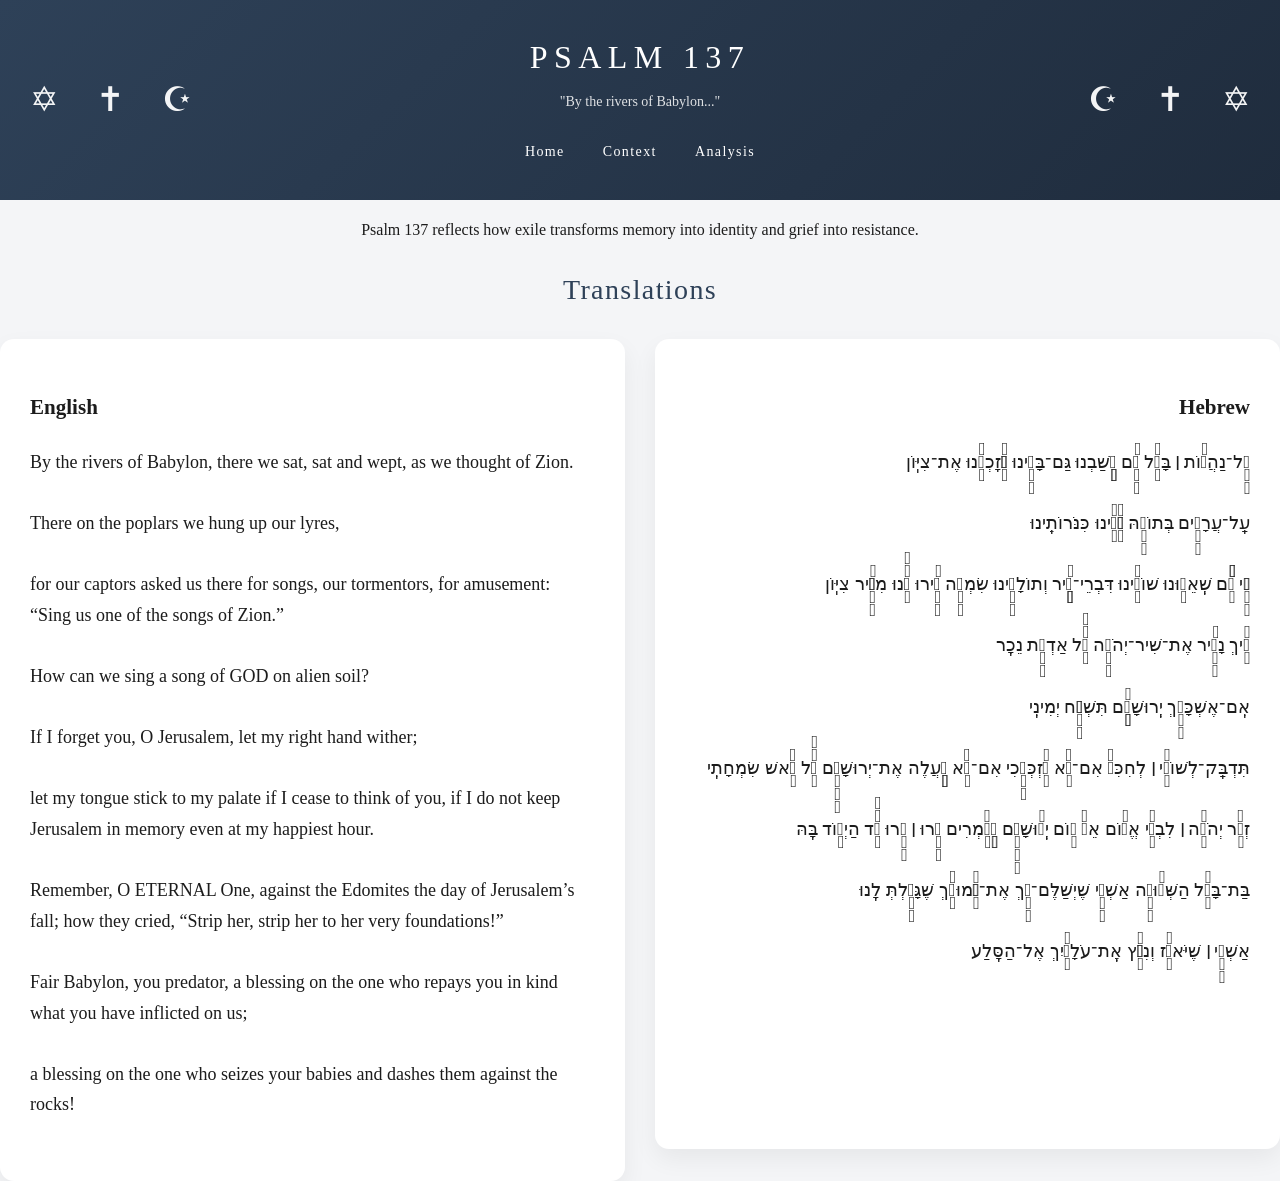
==== index.html @ d691de79 "Initial commit" ====
<!--Rose Conner - May 9, 2026-->
<!DOCTYPE html>
<html lang="eng">
<head>
    <meta charset="UTF-8">
    <meta name="viewport" content="width=device-width, initial-scale=1.0"/>
    <title>Psalm 137</title>
    <link rel="stylesheet" href="styles.css">
</head>
<body>
    <header>
        <div id="header">
            <div class="symbols">
                <span>&#10017</span> <!--Judaism-->
                <span>&#10013</span> <!--Christianity-->
                <span>&#9770</span> <!--Islam-->
            </div>
            <h1>Psalm 137</h1>
            <p>"By the rivers of Babylon..."</p>  
            <div class="symbols2">
                <span>&#9770</span> <!--Judaism-->
                <span>&#10013</span> <!--Christianity-->
                <span>&#10017</span> <!--Islam-->
            </div>         
            <nav>
                <a href="index.html">Home</a>
                <a href="context.html">Context</a>
                <a href="analysis.html">Analysis</a>
            </nav>
        </div>
    </header> <!--End Header-->
    <main>
        <p>Psalm 137 reflects how exile transforms memory into identity and grief into resistance.</p>
        <h2>Translations</h2>
        <div class="container">

            <div class="psalm">
                <!--English-->
                <div class="english">
                    <h3>English</h3>
                    By the rivers of Babylon,
                    there we sat,
                    sat and wept,
                    as we thought of Zion. <br><br> 
                    There on the poplars
                    we hung up our lyres, <br><br>
                    for our captors asked us there for songs,
                    our tormentors, for amusement:
                    “Sing us one of the songs of Zion.” <br><br>
                    How can we sing a song of GOD 
                    on alien soil? <br><br>
                    If I forget you, O Jerusalem,
                    let my right hand wither;  <br><br>
                    let my tongue stick to my palate
                    if I cease to think of you,
                    if I do not keep Jerusalem in memory
                    even at my happiest hour. <br><br>
                    Remember, O ETERNAL One, against the Edomites
                    the day of Jerusalem’s fall;
                    how they cried, “Strip her, strip her
                    to her very foundations!” <br><br>
                    Fair Babylon, you predator, 
                    a blessing on the one who repays you in kind
                    what you have inflicted on us; <br><br>
                    a blessing on the one who seizes your babies
                    and dashes them against the rocks! <br><br>
                </div>
                <!--Hebrew-->
                <div class="hebrew">
                    <h3>Hebrew</h3>
                    עַ֥ל־נַהֲר֨וֹת ׀ בָּבֶ֗ל שָׁ֣ם יָ֭שַׁבְנוּ גַּם־בָּכִ֑ינוּ בְּ֝זׇכְרֵ֗נוּ אֶת־צִיּֽוֹן
                    <br><br>עַֽל־עֲרָבִ֥ים בְּתוֹכָ֑הּ תָּ֝לִ֗ינוּ כִּנֹּרוֹתֵֽינוּ
                    <br><br>כִּ֤י שָׁ֨ם שְֽׁאֵל֪וּנוּ שׁוֹבֵ֡ינוּ דִּבְרֵי־שִׁ֭יר וְתוֹלָלֵ֣ינוּ שִׂמְחָ֑ה שִׁ֥ירוּ לָ֝֗נוּ מִשִּׁ֥יר צִיּֽוֹן
                    <br><br>אֵ֗יךְ נָשִׁ֥יר אֶת־שִׁיר־יְהֹוָ֑ה עַ֝֗ל אַדְמַ֥ת נֵכָֽר
                    <br><br>אִֽם־אֶשְׁכָּחֵ֥ךְ יְֽרוּשָׁלָ֗͏ִם תִּשְׁכַּ֥ח יְמִינִֽי
                    <br><br>תִּדְבַּֽק־לְשׁוֹנִ֨י ׀ לְחִכִּי֮ אִם־לֹ֢א אֶ֫זְכְּרֵ֥כִי אִם־לֹ֣א אַ֭עֲלֶה אֶת־יְרוּשָׁלַ֑͏ִם עַ֝֗ל רֹ֣אשׁ שִׂמְחָתִֽי
                    <br><br>זְכֹ֤ר יְהֹוָ֨ה ׀ לִבְנֵ֬י אֱד֗וֹם אֵת֮ י֤וֹם יְֽר֫וּשָׁלָ֥͏ִם הָ֭אֹ֣מְרִים עָ֤רוּ ׀ עָ֑רוּ עַ֝֗ד הַיְס֥וֹד בָּֽהּ
                    <br><br>בַּת־בָּבֶ֗ל הַשְּׁד֫וּדָ֥ה אַשְׁרֵ֥י שֶׁיְשַׁלֶּם־לָ֑ךְ אֶת־גְּ֝מוּלֵ֗ךְ שֶׁגָּמַ֥לְתְּ לָֽנוּ
                    <br><br>אַשְׁרֵ֤י ׀ שֶׁיֹּאחֵ֓ז וְנִפֵּ֬ץ אֶֽת־עֹלָלַ֗יִךְ אֶל־הַסָּֽלַע
                </div>
            </div>
        </div>


    </main>

</body>
</html>
---- styles.css ----
html {
    background: #f4f5f7;
    font-family: Georgia, 'Times New Roman', Times, serif;
    color: #1c1c1c;
}

body {
    margin: 0;
    padding: 0;
    line-height: 1.7;
}

/* Header */

header {
    display: flex;
    align-items: center;
    justify-content: center;
    position: relative;

    padding: 30px 40px;
    background: linear-gradient(135deg, #2e4158, #1f2c3d);
    color: white;
}

header h1 {
    margin: 0;
    font-size: 32px;
    letter-spacing: 0.2em;
    text-transform: uppercase;
}

header p {
    margin-top: 6px;
    font-size: 14px;
    opacity: 0.85;
    text-align: center;
}

p {
    text-align: center;
}


/* Navigation */

nav {
    display: flex;
    justify-content: center;
    gap: 18px;
    flex-wrap: wrap;
    margin-top: 20px;
}

nav a {
    color: white;
    text-decoration: none;
    font-size: 14px;
    letter-spacing: 0.1em;
    padding: 6px 10px;
    border-radius: 8px;
    transition: 0.25s ease;
}

nav a:hover {
    background: rgba(255,255,255,0.15);
}

/* Section Wrapper */

section {
    max-width: 1000px;
    margin: 60px auto;
    padding: 0 20px;
}

/* Titles */

h1, h2 {
    text-align: center;
    font-weight: normal;
}

h2 {
    font-size: 28px;
    margin-bottom: 25px;
    color: #2e4158;
    letter-spacing: 0.05em;
}

/* Psalm Layout */

.psalm {
    display: grid;
    grid-template-columns: 1fr 1fr;
    gap: 30px;
    align-items: start;
}

.english, .hebrew {
    background: white;
    padding: 30px;
    border-radius: 14px;
    box-shadow: 0 10px 25px rgba(0,0,0,0.06);
    font-size: 18px;
}

.english {
    text-align: left;
}

.hebrew {
    text-align: right;
    direction: rtl;
    min-height: 750px;
}

/* Timeline */

.timeline {
    position: relative;
    margin-left: 20px;
    padding-left: 25px;
    border-left: 2px solid #2e4158;
}

.event {
    margin-bottom: 30px;
    position: relative;
}

.event h3 {
    margin: 0;
    font-size: 18px;
    color: #2e4158;
}

.event p {
    margin: 6px 0 0;
    color: #444;
    text-align: left;
}


/* Themes and Analysis */

#main-analysis {
    display: flex;
    justify-content: center;
    padding: 50px 20px;
    font-family: Georgia, 'Times New Roman', Times, serif;
}

.analysis {
    background: #f8f4ea;
    border: 2px solid #d8c7a0;
    border-radius: 18px;
    padding: 35px;
    max-width: 850px;
    width: 100%;
    box-shadow: 0 8px 25px rgba(0,0,0,0.12);
}

.analysis h2 {
    text-align: center;
    font-size: 2.2em;
    color: #2e4158;
    margin-bottom: 25px;
    letter-spacing: 1px;
    border-bottom: 2px solid #c9b07a;
    padding-bottom: 10px;
}

.analysis ul {
    list-style: none;
    padding: 0;
}

.analysis li {
    background: rgba(255,255,255,0.7);
    margin-bottom: 18px;
    padding: 18px 22px;
    border-left: 6 px solid #8c6239;
    border-radius: 12px;
    font-size: 1.08rem;
    line-height: 1.7;
    transition: transform 0.2s ease, box-shadow 0.2s ease;
}

.analysis li:hover {
    transform: translateX(6px);
    box-shadow: 0 4px 12px rgba(0,0,0,0.1);
}

.anaylsis strong{
    color: #4b2d12;
    font-size: 1.1rem;
}

.theme-card {
    background: white;
    padding: 20px;
    margin-top: 20px;
    border-radius: 14px;
    border-top: 5px solid #2e4158;
    box-shadow: 0 3px 10px rgba(0,0,0,0.08);
}

.theme-card h3 {
    color: #2e4158;
    margin-bottom: 10px;
}


/* timeline dots */

.event::before {
    content: "";
    position: absolute;
    left: -34px;
    top: 6px;
    width: 10px;
    height: 10px;
    background: #2e4158;
    border-radius: 50%;

}

/* Symbols */

.symbols {
    position: absolute;
    left: 20px;
    top: 50%;
    transform: translateY(-50%);
  
    display: flex;
    gap: 18px;
    font-size: 34px;
    opacity: 0.95;
}

.symbols2 {
    position: absolute;
    right: 20px;
    top: 50%;
    transform: translateY(-50%);

    display: flex;
    gap: 18px;
    font-size: 34px;
    opacity: 0.95;   
}


.symbols span {
    padding: 8px 10px;
    border-radius: 10px;
    transition: 0.2s ease;
}

.symbols2 span {
    padding: 8px 10px;
    border-radius: 10px;
    transition: 0.2s ease;
}

.symbols span:hover, .symbols2 span:hover {
    background: rgba(255, 255, 255, 0.15);
    transform: translateY(-2px) scale(1.05);
}


/* Responsive */
@media (max-width: 768px) {
    .psalm {
        grid-template-columns: 1fr;
    }
    header h1 {
        font-size: 32px;
    }
}
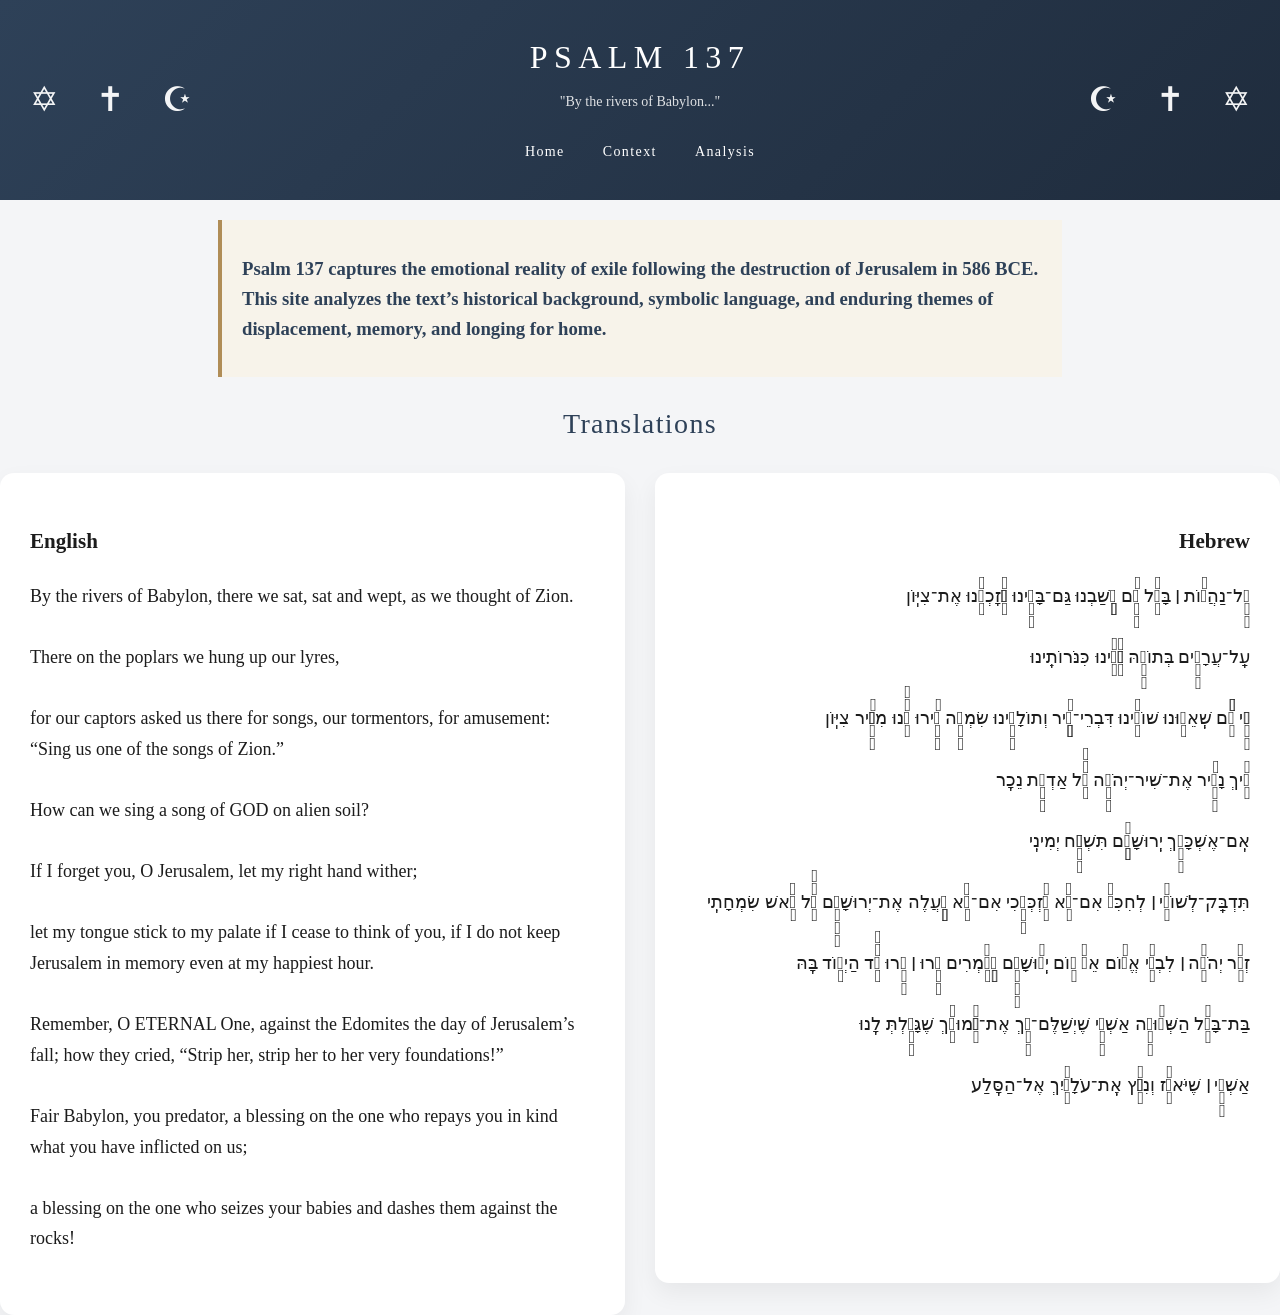
==== commit ddb9ed7a: "Updated site" ====
--- a/index.html
+++ b/index.html
@@ -30,7 +30,9 @@
         </div>
     </header> <!--End Header-->
     <main>
-        <p>Psalm 137 reflects how exile transforms memory into identity and grief into resistance.</p>
+        <div class="home-intro">
+            <h3>Psalm 137 captures the emotional reality of exile following the destruction of Jerusalem in 586 BCE. This site analyzes the text’s historical background, symbolic language, and enduring themes of displacement, memory, and longing for home.</h3>
+        </div>
         <h2>Translations</h2>
         <div class="container">
 
--- a/styles.css
+++ b/styles.css
@@ -142,6 +142,39 @@
 }
 
 
+/* Context Intro */
+
+.context-intro, .home-intro, .analysis-intro {
+    max-width: 800px;
+    margin: 20px auto;
+    padding: 15px 20px;
+    border-left: 4px solid #b08d57;
+    background: #f7f3ea;
+    font-size: 16px;
+    line-height: 1.6;
+    color: #2e4158;
+}
+
+/* Holiday */
+
+.holiday li {
+    font-size: 17px;
+    display: block;
+    padding: 12px 15px;
+    margin: 10px 0;
+    background: #f7f3ea;
+    border-left: 5px solid #b08d57;
+    border-radius: 8px;
+    line-height: 1.6;   
+    box-shadow: 0 4px 12px rgba(0,0,0,0.12);
+}
+
+.holiday li:hover {
+    transform: translateX(6px);
+    box-shadow: 0 4px 12px rgba(0,0,0,0.1); 
+}
+
+
 /* Themes and Analysis */
 
 #main-analysis {
@@ -152,7 +185,7 @@
 }
 
 .analysis {
-    background: #f8f4ea;
+    background: #f7f3ea;
     border: 2px solid #d8c7a0;
     border-radius: 18px;
     padding: 35px;
@@ -177,7 +210,7 @@
 }
 
 .analysis li {
-    background: rgba(255,255,255,0.7);
+    background: white;
     margin-bottom: 18px;
     padding: 18px 22px;
     border-left: 6 px solid #8c6239;
@@ -185,6 +218,7 @@
     font-size: 1.08rem;
     line-height: 1.7;
     transition: transform 0.2s ease, box-shadow 0.2s ease;
+    border-top: 5px solid #2e4158;
 }
 
 .analysis li:hover {
@@ -192,9 +226,14 @@
     box-shadow: 0 4px 12px rgba(0,0,0,0.1);
 }
 
-.anaylsis strong{
-    color: #4b2d12;
+li strong {
+    color: #2e4158;
     font-size: 1.1rem;
+}
+
+.theme-card:hover {
+    transform: translateX(6px);
+    box-shadow: 0 4px 12px rgba(0,0,0,0.1);
 }
 
 .theme-card {
@@ -226,6 +265,16 @@
 
 }
 
+/* Image */
+
+img {
+    max-width: 100%;
+    height: auto;
+    display: block;
+    border-radius: 20px;
+    margin: 20px auto;
+}
+
 /* Symbols */
 
 .symbols {
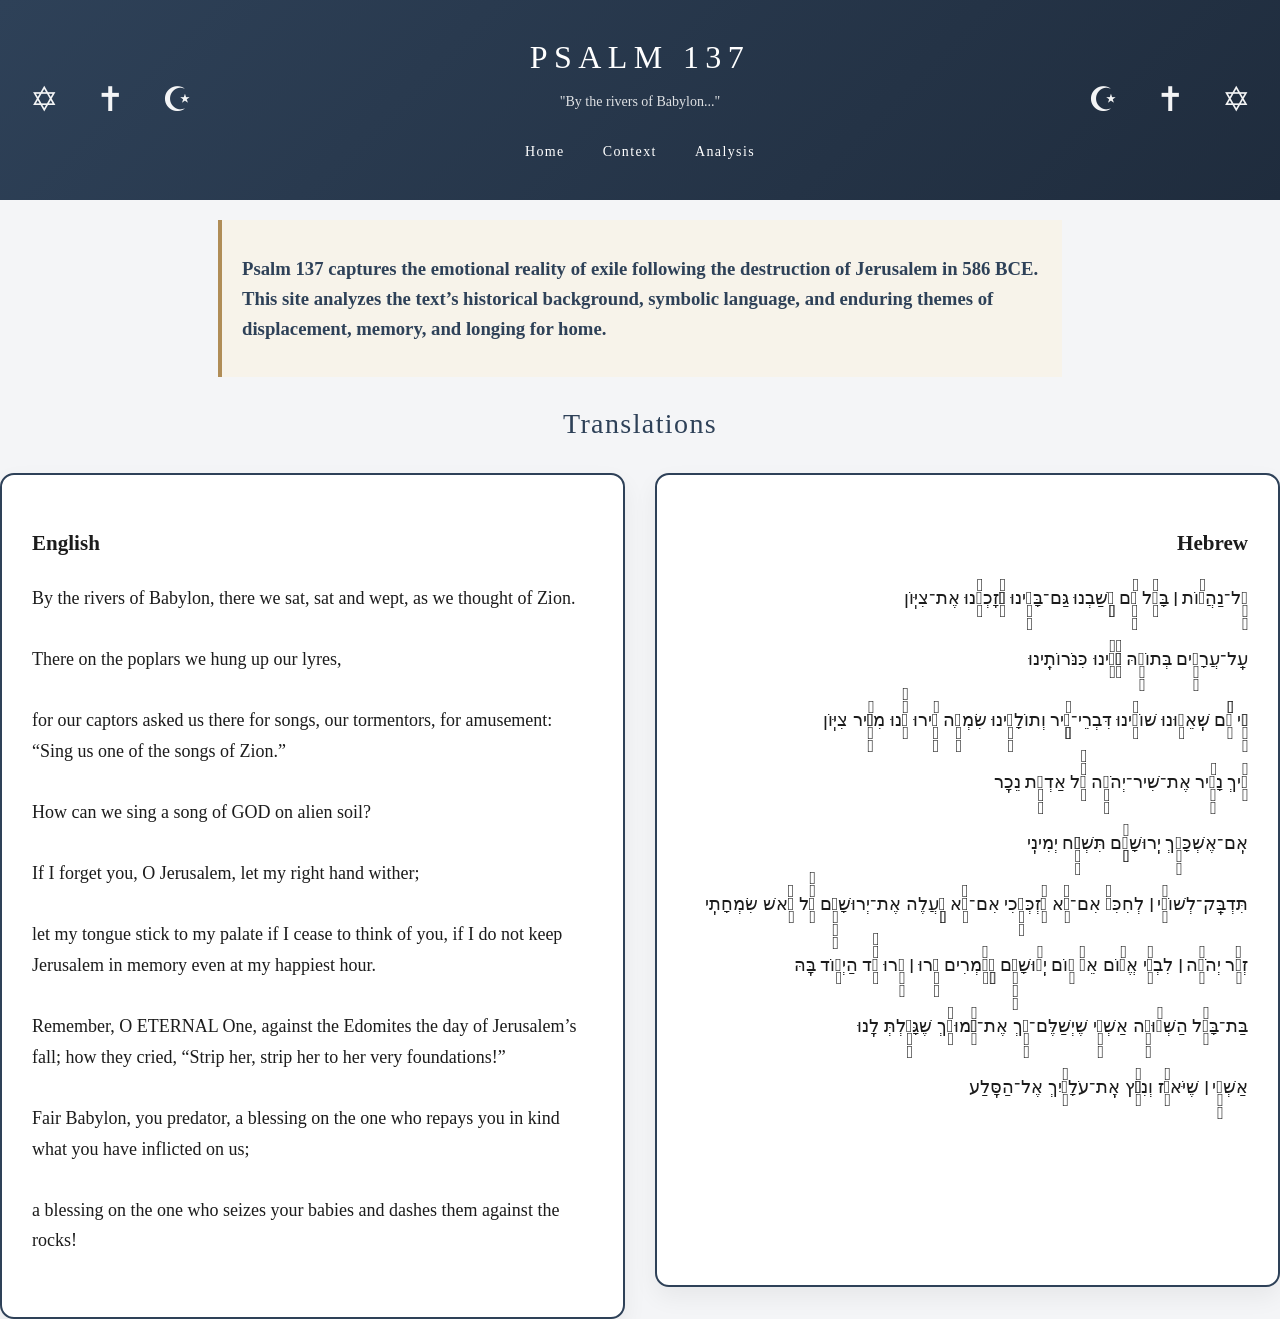
==== commit b8d44a4a: "final commit" ====
--- a/index.html
+++ b/index.html
@@ -35,7 +35,6 @@
         </div>
         <h2>Translations</h2>
         <div class="container">
-
             <div class="psalm">
                 <!--English-->
                 <div class="english">
--- a/styles.css
+++ b/styles.css
@@ -101,8 +101,10 @@
     background: white;
     padding: 30px;
     border-radius: 14px;
+    border: 2px solid #2e4158;
     box-shadow: 0 10px 25px rgba(0,0,0,0.06);
     font-size: 18px;
+    min-height: 750px;
 }
 
 .english {
@@ -112,7 +114,6 @@
 .hebrew {
     text-align: right;
     direction: rtl;
-    min-height: 750px;
 }
 
 /* Timeline */
